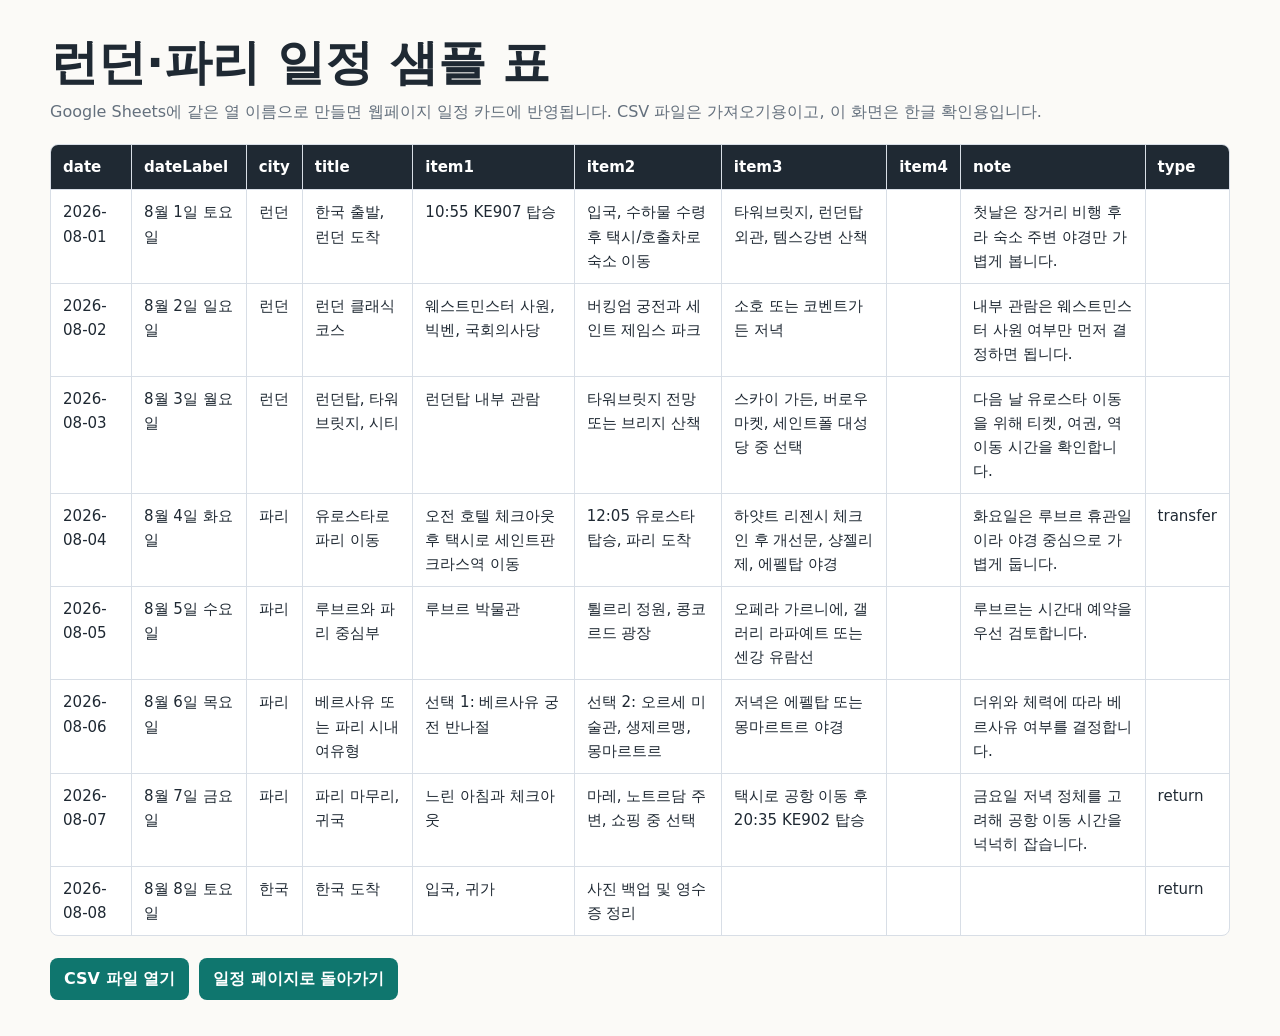
==== sheet-template.html @ 28d836d7 "Add readable sheet sample table" ====
<!doctype html>
<html lang="ko">
  <head>
    <meta charset="utf-8">
    <meta name="viewport" content="width=device-width, initial-scale=1">
    <title>런던·파리 일정 샘플 표</title>
    <style>
      :root {
        color-scheme: light;
        --ink: #1f2933;
        --muted: #64707d;
        --line: #d8dee6;
        --paper: #fbfaf7;
        --green: #0f766e;
      }

      * {
        box-sizing: border-box;
      }

      body {
        margin: 0;
        background: var(--paper);
        color: var(--ink);
        font-family: "Segoe UI", "Apple SD Gothic Neo", "Malgun Gothic", system-ui, sans-serif;
        line-height: 1.6;
      }

      main {
        width: min(1180px, calc(100% - 32px));
        margin: 0 auto;
        padding: 36px 0;
      }

      h1 {
        margin: 0 0 10px;
        font-size: clamp(1.8rem, 4vw, 3rem);
        line-height: 1.1;
      }

      p {
        margin: 0 0 20px;
        color: var(--muted);
      }

      .table-wrap {
        overflow-x: auto;
        border: 1px solid var(--line);
        border-radius: 8px;
        background: #fff;
      }

      table {
        width: 100%;
        min-width: 1080px;
        border-collapse: collapse;
      }

      th,
      td {
        padding: 10px 12px;
        border-bottom: 1px solid var(--line);
        border-right: 1px solid var(--line);
        text-align: left;
        vertical-align: top;
        font-size: 0.94rem;
      }

      th {
        position: sticky;
        top: 0;
        background: #1f2933;
        color: #fff;
        white-space: nowrap;
      }

      td:last-child,
      th:last-child {
        border-right: 0;
      }

      tr:last-child td {
        border-bottom: 0;
      }

      .actions {
        display: flex;
        gap: 10px;
        flex-wrap: wrap;
        margin: 22px 0 0;
      }

      a {
        min-height: 42px;
        display: inline-flex;
        align-items: center;
        justify-content: center;
        padding: 8px 14px;
        border-radius: 8px;
        background: var(--green);
        color: #fff;
        font-weight: 800;
        text-decoration: none;
      }
    </style>
  </head>
  <body>
    <main>
      <h1>런던·파리 일정 샘플 표</h1>
      <p>Google Sheets에 같은 열 이름으로 만들면 웹페이지 일정 카드에 반영됩니다. CSV 파일은 가져오기용이고, 이 화면은 한글 확인용입니다.</p>
      <div class="table-wrap">
        <table>
          <thead>
            <tr>
              <th>date</th>
              <th>dateLabel</th>
              <th>city</th>
              <th>title</th>
              <th>item1</th>
              <th>item2</th>
              <th>item3</th>
              <th>item4</th>
              <th>note</th>
              <th>type</th>
            </tr>
          </thead>
          <tbody>
            <tr>
              <td>2026-08-01</td>
              <td>8월 1일 토요일</td>
              <td>런던</td>
              <td>한국 출발, 런던 도착</td>
              <td>10:55 KE907 탑승</td>
              <td>입국, 수하물 수령 후 택시/호출차로 숙소 이동</td>
              <td>타워브릿지, 런던탑 외관, 템스강변 산책</td>
              <td></td>
              <td>첫날은 장거리 비행 후라 숙소 주변 야경만 가볍게 봅니다.</td>
              <td></td>
            </tr>
            <tr>
              <td>2026-08-02</td>
              <td>8월 2일 일요일</td>
              <td>런던</td>
              <td>런던 클래식 코스</td>
              <td>웨스트민스터 사원, 빅벤, 국회의사당</td>
              <td>버킹엄 궁전과 세인트 제임스 파크</td>
              <td>소호 또는 코벤트가든 저녁</td>
              <td></td>
              <td>내부 관람은 웨스트민스터 사원 여부만 먼저 결정하면 됩니다.</td>
              <td></td>
            </tr>
            <tr>
              <td>2026-08-03</td>
              <td>8월 3일 월요일</td>
              <td>런던</td>
              <td>런던탑, 타워브릿지, 시티</td>
              <td>런던탑 내부 관람</td>
              <td>타워브릿지 전망 또는 브리지 산책</td>
              <td>스카이 가든, 버로우 마켓, 세인트폴 대성당 중 선택</td>
              <td></td>
              <td>다음 날 유로스타 이동을 위해 티켓, 여권, 역 이동 시간을 확인합니다.</td>
              <td></td>
            </tr>
            <tr>
              <td>2026-08-04</td>
              <td>8월 4일 화요일</td>
              <td>파리</td>
              <td>유로스타로 파리 이동</td>
              <td>오전 호텔 체크아웃 후 택시로 세인트판크라스역 이동</td>
              <td>12:05 유로스타 탑승, 파리 도착</td>
              <td>하얏트 리젠시 체크인 후 개선문, 샹젤리제, 에펠탑 야경</td>
              <td></td>
              <td>화요일은 루브르 휴관일이라 야경 중심으로 가볍게 둡니다.</td>
              <td>transfer</td>
            </tr>
            <tr>
              <td>2026-08-05</td>
              <td>8월 5일 수요일</td>
              <td>파리</td>
              <td>루브르와 파리 중심부</td>
              <td>루브르 박물관</td>
              <td>튈르리 정원, 콩코르드 광장</td>
              <td>오페라 가르니에, 갤러리 라파예트 또는 센강 유람선</td>
              <td></td>
              <td>루브르는 시간대 예약을 우선 검토합니다.</td>
              <td></td>
            </tr>
            <tr>
              <td>2026-08-06</td>
              <td>8월 6일 목요일</td>
              <td>파리</td>
              <td>베르사유 또는 파리 시내 여유형</td>
              <td>선택 1: 베르사유 궁전 반나절</td>
              <td>선택 2: 오르세 미술관, 생제르맹, 몽마르트르</td>
              <td>저녁은 에펠탑 또는 몽마르트르 야경</td>
              <td></td>
              <td>더위와 체력에 따라 베르사유 여부를 결정합니다.</td>
              <td></td>
            </tr>
            <tr>
              <td>2026-08-07</td>
              <td>8월 7일 금요일</td>
              <td>파리</td>
              <td>파리 마무리, 귀국</td>
              <td>느린 아침과 체크아웃</td>
              <td>마레, 노트르담 주변, 쇼핑 중 선택</td>
              <td>택시로 공항 이동 후 20:35 KE902 탑승</td>
              <td></td>
              <td>금요일 저녁 정체를 고려해 공항 이동 시간을 넉넉히 잡습니다.</td>
              <td>return</td>
            </tr>
            <tr>
              <td>2026-08-08</td>
              <td>8월 8일 토요일</td>
              <td>한국</td>
              <td>한국 도착</td>
              <td>입국, 귀가</td>
              <td>사진 백업 및 영수증 정리</td>
              <td></td>
              <td></td>
              <td></td>
              <td>return</td>
            </tr>
          </tbody>
        </table>
      </div>
      <div class="actions">
        <a href="sheet-template.csv">CSV 파일 열기</a>
        <a href="index.html">일정 페이지로 돌아가기</a>
      </div>
    </main>
  </body>
</html>
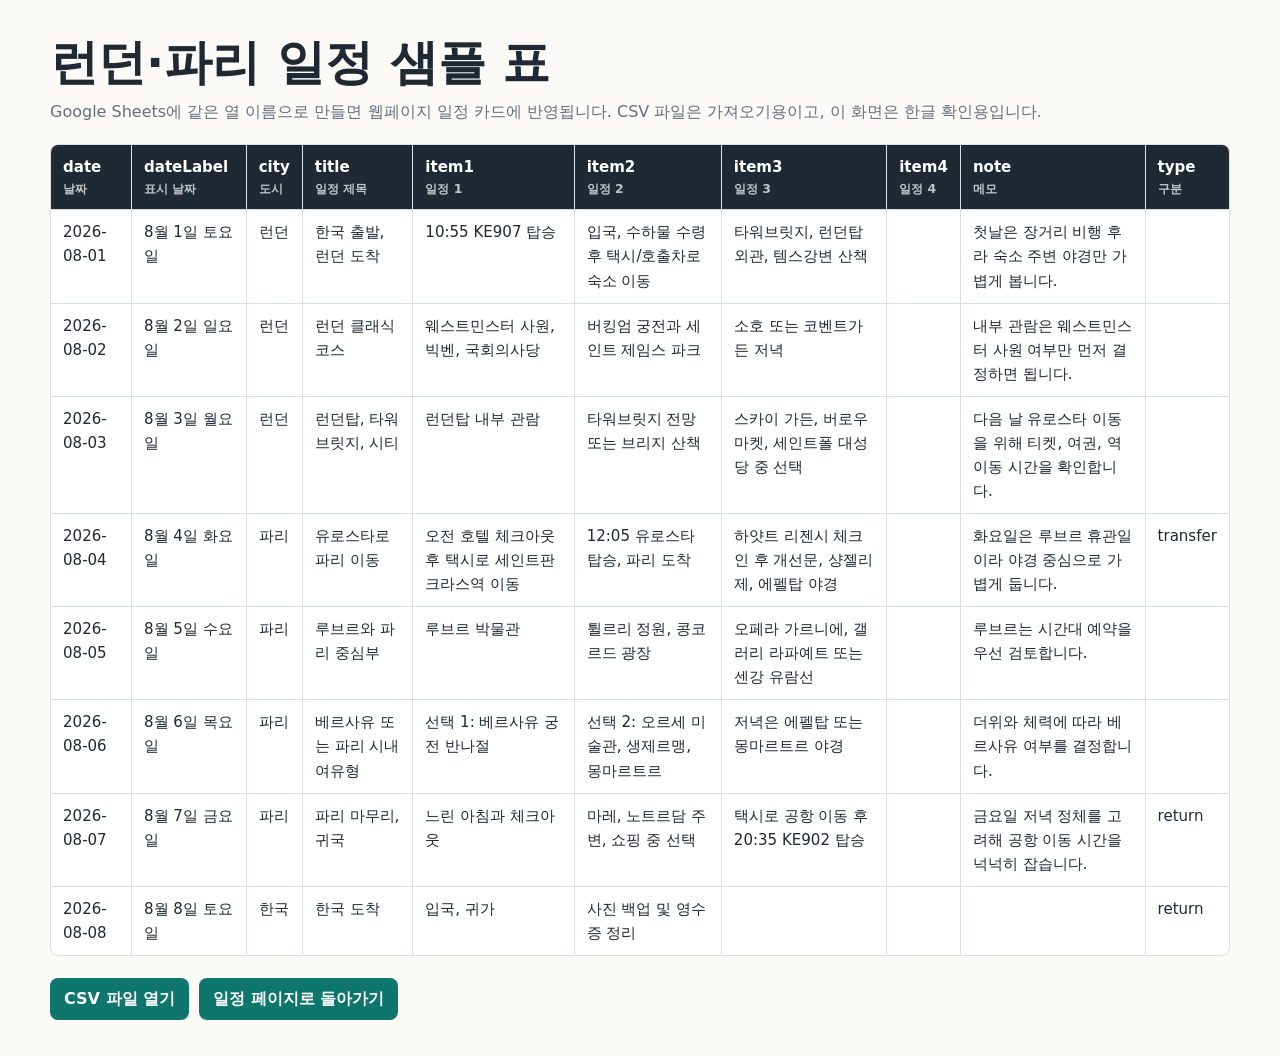
==== commit 77e50e3e: "Clarify sheet sample headers" ====
--- a/sheet-template.html
+++ b/sheet-template.html
@@ -71,7 +71,13 @@
         top: 0;
         background: #1f2933;
         color: #fff;
-        white-space: nowrap;
+      }
+
+      th span {
+        display: block;
+        color: rgba(255, 255, 255, 0.72);
+        font-size: 0.78rem;
+        font-weight: 700;
       }
 
       td:last-child,
@@ -112,16 +118,16 @@
         <table>
           <thead>
             <tr>
-              <th>date</th>
-              <th>dateLabel</th>
-              <th>city</th>
-              <th>title</th>
-              <th>item1</th>
-              <th>item2</th>
-              <th>item3</th>
-              <th>item4</th>
-              <th>note</th>
-              <th>type</th>
+              <th>date<span>날짜</span></th>
+              <th>dateLabel<span>표시 날짜</span></th>
+              <th>city<span>도시</span></th>
+              <th>title<span>일정 제목</span></th>
+              <th>item1<span>일정 1</span></th>
+              <th>item2<span>일정 2</span></th>
+              <th>item3<span>일정 3</span></th>
+              <th>item4<span>일정 4</span></th>
+              <th>note<span>메모</span></th>
+              <th>type<span>구분</span></th>
             </tr>
           </thead>
           <tbody>
